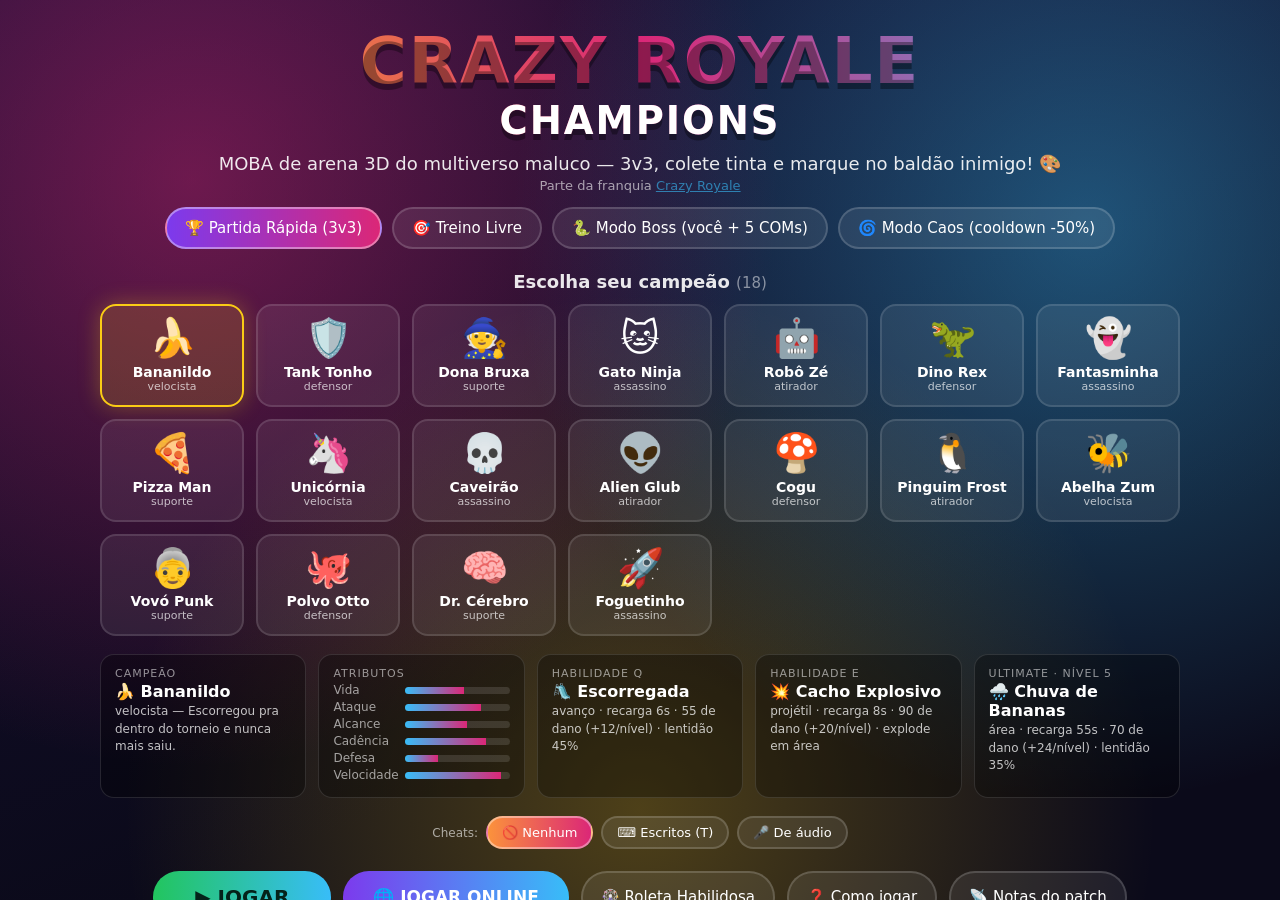
==== index.html @ b77c8d59 "Online: tela de anfitrião saiu, código sorteado de 10 dígitos e conexão mais robusta - Cliente vê "O" ====
<!DOCTYPE html>
<html lang="pt-br">
<head>
  <meta charset="UTF-8" />
  <meta name="viewport" content="width=device-width, initial-scale=1.0, maximum-scale=1.0, user-scalable=no" />
  <title>Crazy Royale Champions 🏆</title>
  <meta name="description" content="MOBA 3D de arena do universo Crazy Royale — marque tinta no baldão inimigo!" />
  <link rel="stylesheet" href="./src/style.css" id="app-style" />
  <link rel="manifest" href="./public/manifest.webmanifest" />
  <link rel="icon" href="./public/icon.svg" />
  <link rel="apple-touch-icon" href="./public/icon.svg" />
  <meta name="theme-color" content="#7c3aed" />
  <meta name="apple-mobile-web-app-capable" content="yes" />
  <meta name="apple-mobile-web-app-title" content="Crazy Royale Champions" />

  <!-- three.js vendorizado: zero build, roda direto no navegador e no GitHub Pages -->
  <script type="importmap">
  {
    "imports": {
      "three": "./vendor/three.module.js"
    }
  }
  </script>
</head>
<body>
  <div id="app">
    <!-- ====================== MENU ====================== -->
    <div id="menu" class="screen">
      <div class="menu-bg"></div>

      <header class="title">
        <h1>CRAZY ROYALE <span>CHAMPIONS</span></h1>
        <p class="subtitle">MOBA de arena 3D do multiverso maluco — 3v3, colete tinta e marque no baldão inimigo! 🎨</p>
        <p class="franchise">Parte da franquia <a href="https://cacaivilela.github.io/crazy-royale/" target="_blank" rel="noopener">Crazy Royale</a></p>
      </header>

      <div class="mode-select" id="mode-select">
        <button class="mode-btn active" data-mode="ranked">🏆 Partida Rápida (3v3)</button>
        <button class="mode-btn" data-mode="treino">🎯 Treino Livre</button>
        <button class="mode-btn" data-mode="boss">🐍 Modo Boss (você + 5 COMs)</button>
        <button class="mode-btn" data-mode="caos">🌀 Modo Caos (cooldown -50%)</button>
      </div>

      <section class="picker">
        <h2>Escolha seu campeão <small id="champ-count"></small></h2>
        <div id="champ-grid" class="grid"></div>
      </section>

      <div class="loadout" id="champ-detail"></div>

      <div class="cheat-select">
        <span>Cheats:</span>
        <button class="cheat-opt active" data-cheat="nenhum">🚫 Nenhum</button>
        <button class="cheat-opt" data-cheat="escrita">⌨️ Escritos (T)</button>
        <button class="cheat-opt" data-cheat="audio">🎤 De áudio</button>
      </div>

      <div class="menu-actions">
        <button id="btn-play" class="play-btn">▶ JOGAR</button>
        <button id="btn-online" class="online-btn">🌐 JOGAR ONLINE</button>
        <button id="btn-roleta" class="ghost-btn">🎡 Roleta Habilidosa</button>
        <button id="btn-help" class="ghost-btn">❓ Como jogar</button>
        <button id="btn-patch" class="ghost-btn">📡 Notas do patch</button>
      </div>

      <footer class="menu-foot">
        <span id="patch-badge" class="patch-badge">patch —</span>
        <span class="live-dot" id="live-dot" title="Live update"></span>
        <span id="live-label">offline</span>
      </footer>
    </div>

    <!-- ====================== JOGO ====================== -->
    <div id="game" class="screen hidden">
      <canvas id="canvas"></canvas>

      <!-- Barra do chefão (modo boss) -->
      <div id="boss-hud" class="hidden">
        <div class="boss-nome"><span>👹</span><b>BALDÃO SUPREMO</b><i id="boss-pct">100%</i></div>
        <div class="boss-barra"><i id="boss-fill"></i></div>
      </div>

      <!-- HUD superior -->
      <div id="hud-top">
        <div class="team-score team-a"><span class="tag">TINTAS</span><strong id="score-a">0</strong></div>
        <div id="match-timer">6:00</div>
        <div class="team-score team-b"><strong id="score-b">0</strong><span class="tag">TINTAS</span></div>
      </div>
      <div id="objective-banner" class="hidden"></div>

      <!-- HUD do jogador -->
      <div id="hud-player">
        <div class="portrait"><span id="p-emoji">🍌</span><b id="p-level">1</b></div>
        <div class="bars">
          <div class="bar hp"><i id="p-hp-fill"></i><span id="p-hp-text">100/100</span></div>
          <div class="bar xp"><i id="p-xp-fill"></i></div>
        </div>
        <div class="carry" id="p-carry" title="Tinta carregada">🎨 <b>0</b></div>
      </div>

      <!-- Habilidades -->
      <div id="hud-skills"></div>

      <!-- Feedback de dano / pausa -->
      <div id="hurt"></div>
      <div id="pause" class="hidden"><b>PAUSADO</b><span>Esc para continuar</span></div>
      <button id="btn-pausa" title="Pausar (Esc)">⏸</button>
      <div id="hint">
        <kbd>WASD</kbd> andar · <kbd>Espaço</kbd> atirar · <kbd>Q</kbd><kbd>E</kbd><kbd>R</kbd> habilidades ·
        <kbd>X</kbd> extra · <kbd>F</kbd> marcar tinta · <kbd>B</kbd> voltar pra base
      </div>

      <!-- Minimapa, feed e status -->
      <canvas id="minimap" width="180" height="180"></canvas>
      <div id="killfeed"></div>
      <div id="toasts"></div>
      <div id="respawn" class="hidden"></div>
      <div id="fps"></div>

      <!-- Controles touch -->
      <div id="touch-layer" class="hidden">
        <div id="joystick"><i></i></div>
        <div id="touch-botoes">
          <button class="tbtn" id="t-recall" title="Voltar pra base">🏠</button>
          <button class="tbtn" id="t-marcar" title="Marcar tinta">🎨</button>
          <button class="tbtn grande" id="t-atacar" title="Atirar">🔫</button>
        </div>
      </div>

      <!-- Caixinha de cheat (modo escrita) -->
      <div id="cheat-box" class="hidden">
        <h4>⌨️ CÓDIGO MALUCO</h4>
        <input id="cheat-input" maxlength="24" placeholder="digite e dê Enter…" />
        <p id="cheat-aviso"></p>
        <ul id="cheat-lista"></ul>
        <small>Esc para fechar</small>
      </div>

      <!-- Fim de partida -->
      <div id="endcard" class="hidden">
        <h2 id="end-title">VITÓRIA!</h2>
        <p id="end-sub"></p>
        <div id="end-stats"></div>
        <button id="btn-again" class="play-btn">▶ JOGAR DE NOVO</button>
        <button id="btn-menu" class="ghost-btn">🏠 Menu</button>
      </div>
    </div>

    <!-- ====================== ROLETA HABILIDOSA ====================== -->
    <div id="roleta" class="screen hidden">
      <div class="menu-bg"></div>
      <div class="roleta-box">
        <h2>🎡 Roleta Habilidosa</h2>
        <p class="roleta-sub">Gire e ganhe uma <b>habilidade extra</b> pro campeão que você está usando.</p>
        <div class="roleta-topo">
          <div id="roleta-campeao"></div>
          <span id="roleta-atual"></span>
        </div>
        <div class="roleta-palco">
          <div class="roleta-seta">▼</div>
          <canvas id="roleta-canvas" width="340" height="340"></canvas>
        </div>
        <div id="roleta-veloc" class="roleta-veloc"><b>—</b> km/h <span>· aperte GIRAR</span></div>
        <button id="btn-girar" class="play-btn">🎲 GIRAR</button>
        <div id="roleta-resultado"></div>
        <div class="lobby-linha">
          <button id="btn-tirar-extra" class="ghost-btn">🚫 tirar a extra</button>
          <button id="btn-roleta-voltar" class="ghost-btn">🏠 voltar</button>
        </div>
      </div>
    </div>

    <!-- ====================== LOBBY ONLINE ====================== -->
    <div id="lobby" class="screen hidden">
      <div class="menu-bg"></div>
      <div class="lobby-box">
        <h2>🌐 Multijogador online</h2>
        <p class="lobby-sub">Até <b>6 jogadores</b> no mesmo time contra <b>6 COMs</b> — e o estádio fica <b>2x maior</b>.</p>

        <div id="lobby-entrada">
          <label>Seu nome
            <input id="lobby-nome" maxlength="14" placeholder="Anônimo" />
          </label>
          <div class="cheat-select" id="lobby-modos">
            <span>Modo:</span>
            <button class="cheat-opt active" data-modo="normal">🏆 Normal — 6 vs 6 COMs</button>
            <button class="cheat-opt" data-modo="boss">🐍 Modo Boss — 12 vs chefão</button>
          </div>
          <p class="lobby-ou">o código da sala é sorteado na hora — é só passar pros amigos 🎲</p>
          <div class="cheat-select" id="lobby-cheats">
            <span>Cheats da sala:</span>
            <button class="cheat-opt active" data-cheat="nenhum">🚫 Nenhum</button>
            <button class="cheat-opt" data-cheat="escrita">⌨️ Escritos</button>
            <button class="cheat-opt" data-cheat="audio">🎤 De áudio</button>
          </div>
          <div class="lobby-linha">
            <button id="btn-criar" class="play-btn">🎪 CRIAR SALA</button>
          </div>
          <div class="lobby-ou">ou entre com o código de um amigo</div>
          <div class="lobby-linha">
            <input id="lobby-codigo" maxlength="10" placeholder="CÓDIGO" class="codigo-input" />
            <button id="btn-entrar" class="ghost-btn">ENTRAR</button>
          </div>
          <label class="lobby-check">
            <input type="checkbox" id="lobby-local" /> sala local (só abas deste navegador — para testar)
          </label>
          <div class="lobby-linha">
            <button id="btn-testar" class="ghost-btn">🔍 testar minha conexão</button>
          </div>
        </div>

        <div id="lobby-sala" class="hidden">
          <div class="codigo-box">
            <span>CÓDIGO DA SALA</span>
            <strong id="lobby-codigo-atual">—</strong>
            <button id="btn-copiar" class="ghost-btn">📋 copiar código</button>
            <button id="btn-copiar-link" class="ghost-btn">🔗 copiar link do convite</button>
            <p class="lobby-link" id="lobby-link"></p>
          </div>
          <h3>Jogadores <small id="lobby-contagem"></small></h3>
          <div id="lobby-jogadores" class="lobby-lista"></div>
          <p class="lobby-dica" id="lobby-dica">Esperando gente entrar…</p>
          <p class="lobby-dica" id="lobby-cheat-info"></p>
          <div class="lobby-linha">
            <button id="btn-comecar" class="play-btn" disabled>▶ COMEÇAR — completar time com COMs</button>
          </div>
          <div class="lobby-linha">
            <button id="btn-trocar-champ" class="ghost-btn">🦸 trocar campeão</button>
            <button id="btn-sair-sala" class="ghost-btn">✖ sair da sala</button>
          </div>
        </div>

        <p id="lobby-status" class="lobby-status"></p>
        <p id="lobby-diag" class="lobby-diag"></p>
        <button id="btn-voltar-menu" class="ghost-btn">🏠 voltar ao menu</button>
      </div>
    </div>

    <!-- ====================== ANFITRIÃO SAIU ====================== -->
    <div id="host-saiu" class="hidden">
      <div class="host-saiu-box">
        <span class="host-saiu-emoji">😢</span>
        <h2>O ANFITRIÃO SAIU DA SALA</h2>
        <p id="host-saiu-motivo">A partida online acabou porque quem criou a sala desconectou.</p>
        <button id="btn-host-saiu-ok" class="play-btn">OK!</button>
      </div>
    </div>

    <!-- ====================== MODAL ====================== -->
    <div id="modal" class="hidden">
      <div class="modal-box">
        <button id="modal-close" class="modal-close">✕</button>
        <div id="modal-body"></div>
      </div>
    </div>
  </div>

  <!-- WebRTC pronto pra uso: broker público, sem servidor próprio -->
  <script src="./vendor/peerjs.min.js"></script>
  <script type="module" src="./src/main.js"></script>
</body>
</html>
---- src/style.css ----
/* ============================================================
   CRAZY ROYALE CHAMPIONS — estilo do multiverso maluco
   ============================================================ */
:root{
  --roxo:#7c3aed; --rosa:#db2777; --azul:#38bdf8; --verde:#22c55e;
  --amarelo:#facc15; --laranja:#fb923c; --escuro:#0b0a1a; --escuro2:#161334;
  --time-a:#38bdf8; --time-b:#f43f5e;
  --fonte:'Baloo 2','Trebuchet MS','Comic Sans MS',system-ui,sans-serif;
}
*{box-sizing:border-box;margin:0;padding:0}
html,body{height:100%;background:var(--escuro);color:#fff;font-family:var(--fonte);overflow:hidden}
body{-webkit-tap-highlight-color:transparent;user-select:none}
#app{position:fixed;inset:0}
.hidden{display:none !important}
.screen{position:absolute;inset:0}

/* ---------------- MENU ---------------- */
#menu{overflow-y:auto;padding:24px 16px 40px;text-align:center}
.menu-bg{position:fixed;inset:0;z-index:-1;
  background:
    radial-gradient(circle at 15% 20%, rgba(219,39,119,.45), transparent 45%),
    radial-gradient(circle at 85% 25%, rgba(56,189,248,.4), transparent 45%),
    radial-gradient(circle at 50% 90%, rgba(250,204,21,.28), transparent 50%),
    linear-gradient(160deg,#160f33,#0b0a1a 70%);
  animation:bg-pulse 12s ease-in-out infinite alternate}
@keyframes bg-pulse{to{filter:hue-rotate(35deg)}}
.title h1{font-size:clamp(28px,7vw,64px);letter-spacing:2px;
  text-shadow:0 6px 0 rgba(0,0,0,.35);
  background:linear-gradient(90deg,var(--amarelo),var(--rosa),var(--azul));
  -webkit-background-clip:text;background-clip:text;color:transparent}
.title h1 span{display:block;font-size:.6em;color:#fff;-webkit-text-fill-color:#fff}
.subtitle{opacity:.9;margin:10px 0 4px;font-size:clamp(13px,2.4vw,18px)}
.franchise{opacity:.6;font-size:13px;margin-bottom:14px}
.franchise a{color:var(--azul)}

.mode-select{display:flex;gap:10px;justify-content:center;flex-wrap:wrap;margin:12px 0 22px}
.mode-btn,.ghost-btn{background:rgba(255,255,255,.08);border:2px solid rgba(255,255,255,.16);
  color:#fff;padding:10px 18px;border-radius:999px;font:inherit;font-size:15px;cursor:pointer;
  transition:transform .12s, background .12s, border-color .12s}
.mode-btn:hover,.ghost-btn:hover{transform:translateY(-2px);background:rgba(255,255,255,.16)}
.mode-btn.active{background:linear-gradient(90deg,var(--roxo),var(--rosa));border-color:#fff6}

.picker{max-width:1080px;margin:0 auto}
.picker h2{font-size:18px;margin-bottom:12px;opacity:.9}
.picker h2 small{opacity:.55;font-weight:400}
.grid{display:grid;grid-template-columns:repeat(auto-fill,minmax(132px,1fr));gap:12px}
.card{position:relative;background:rgba(255,255,255,.07);border:2px solid rgba(255,255,255,.12);
  border-radius:16px;padding:12px 8px;cursor:pointer;transition:transform .12s,border-color .12s}
.card:hover{transform:translateY(-4px) scale(1.03)}
.card.sel{border-color:var(--amarelo);background:rgba(250,204,21,.16);box-shadow:0 0 22px rgba(250,204,21,.3)}
.card .emoji{font-size:38px;display:block;line-height:1.1}
.card .nome{display:block;font-weight:700;font-size:14px;margin-top:4px}
.card .role{display:block;font-size:11px;opacity:.7}

.loadout{max-width:1080px;margin:18px auto;display:grid;
  grid-template-columns:repeat(auto-fit,minmax(190px,1fr));gap:12px;text-align:left}
.loadout-card{background:rgba(0,0,0,.32);border:1px solid rgba(255,255,255,.12);
  border-radius:14px;padding:12px 14px}
.loadout-card .label{font-size:11px;letter-spacing:1px;opacity:.55;display:block}
.loadout-card strong{display:block;font-size:16px;margin:2px 0}
.loadout-card em{font-style:normal;font-size:12px;opacity:.75;line-height:1.45;display:block}
.statline{display:flex;align-items:center;gap:8px;font-size:12px;margin:3px 0}
.statline b{width:64px;opacity:.6;font-weight:400}
.statline i{flex:1;height:7px;border-radius:99px;background:rgba(255,255,255,.12);overflow:hidden}
.statline i s{display:block;height:100%;background:linear-gradient(90deg,var(--azul),var(--rosa))}

.menu-actions{margin:22px 0 10px;display:flex;gap:12px;justify-content:center;flex-wrap:wrap}
.play-btn{background:linear-gradient(90deg,var(--verde),var(--azul));border:none;color:#04231a;
  font:inherit;font-weight:800;font-size:20px;padding:14px 42px;border-radius:999px;cursor:pointer;
  box-shadow:0 8px 0 rgba(0,0,0,.35);transition:transform .1s}
.play-btn:active{transform:translateY(4px);box-shadow:0 4px 0 rgba(0,0,0,.35)}
.menu-foot{margin-top:18px;display:flex;gap:8px;align-items:center;justify-content:center;font-size:12px;opacity:.7}
.patch-badge{background:rgba(255,255,255,.1);padding:3px 10px;border-radius:999px}
.live-dot{width:9px;height:9px;border-radius:50%;background:#666;display:inline-block}
.live-dot.on{background:var(--verde);box-shadow:0 0 10px var(--verde);animation:blink 1.6s infinite}
@keyframes blink{50%{opacity:.35}}

/* ---------------- JOGO ---------------- */
#game{background:#05040f}
#canvas{position:absolute;inset:0;width:100%;height:100%;display:block}

#hud-top{position:absolute;top:10px;left:50%;transform:translateX(-50%);
  display:flex;align-items:center;gap:14px;background:rgba(5,4,15,.6);
  padding:6px 16px;border-radius:999px;border:1px solid rgba(255,255,255,.14)}
.team-score{display:flex;align-items:center;gap:6px;font-size:22px;font-weight:800}
.team-score .tag{font-size:10px;letter-spacing:1px;opacity:.6;font-weight:400}
.team-a strong{color:var(--time-a)} .team-b strong{color:var(--time-b)}
#match-timer{font-size:20px;font-variant-numeric:tabular-nums;padding:0 10px;
  border-left:1px solid #fff2;border-right:1px solid #fff2}
#match-timer.urgente{color:var(--amarelo);animation:blink 1s infinite}

#objective-banner{position:absolute;top:64px;left:50%;transform:translateX(-50%);
  background:linear-gradient(90deg,var(--roxo),var(--rosa));padding:8px 22px;border-radius:12px;
  font-weight:800;letter-spacing:1px;box-shadow:0 6px 20px rgba(0,0,0,.5);animation:pop .35s}
@keyframes pop{from{transform:translateX(-50%) scale(.7);opacity:0}}

#hud-player{position:absolute;left:16px;bottom:16px;display:flex;align-items:center;gap:10px;
  background:rgba(5,4,15,.6);padding:8px 14px 8px 8px;border-radius:16px;border:1px solid #fff2}
.portrait{position:relative;width:54px;height:54px;border-radius:14px;background:rgba(255,255,255,.1);
  display:grid;place-items:center;font-size:30px}
.portrait b{position:absolute;right:-6px;bottom:-6px;background:var(--amarelo);color:#231a00;
  font-size:12px;width:22px;height:22px;border-radius:50%;display:grid;place-items:center}
.bars{width:190px;display:flex;flex-direction:column;gap:5px}
.bar{position:relative;height:16px;border-radius:8px;background:rgba(255,255,255,.12);overflow:hidden}
.bar i{position:absolute;inset:0;width:100%;transform-origin:left;transition:transform .15s}
.bar.hp i{background:linear-gradient(90deg,#22c55e,#a3e635)}
.bar.xp{height:7px} .bar.xp i{background:linear-gradient(90deg,var(--azul),var(--roxo))}
.bar span{position:relative;font-size:11px;line-height:16px;padding-left:8px;text-shadow:0 1px 2px #000}
.carry{background:rgba(250,204,21,.16);border:1px solid rgba(250,204,21,.5);padding:6px 12px;
  border-radius:12px;font-size:14px}
.carry b{font-size:18px}

#hud-skills{position:absolute;right:16px;bottom:16px;display:flex;gap:10px}
.skill{position:relative;width:64px;height:64px;border-radius:16px;background:rgba(5,4,15,.65);
  border:2px solid rgba(255,255,255,.2);display:grid;place-items:center;font-size:26px;cursor:pointer}
.skill .key{position:absolute;top:-8px;left:-8px;background:#fff;color:#111;font-size:11px;font-weight:800;
  width:20px;height:20px;border-radius:6px;display:grid;place-items:center}
.skill .cd{position:absolute;inset:0;background:rgba(0,0,0,.72);border-radius:14px;
  display:grid;place-items:center;font-size:18px;font-weight:800;transition:opacity .1s}
.skill.ready{border-color:var(--amarelo);box-shadow:0 0 14px rgba(250,204,21,.35)}
.skill.ult{width:74px;height:74px;font-size:32px;border-color:var(--rosa)}
.skill.locked{opacity:.45;filter:grayscale(1)}

#minimap{position:absolute;top:12px;right:12px;border-radius:14px;
  background:rgba(5,4,15,.65);border:1px solid #fff2}
#killfeed{position:absolute;top:200px;right:12px;width:220px;display:flex;flex-direction:column;
  gap:5px;align-items:flex-end;pointer-events:none}
.feed-item{background:rgba(5,4,15,.7);border:1px solid #fff2;padding:4px 10px;border-radius:10px;
  font-size:12px;animation:pop .25s}
#toasts{position:absolute;top:50%;left:50%;transform:translate(-50%,-50%);display:flex;
  flex-direction:column;gap:8px;align-items:center;pointer-events:none}
.toast{background:rgba(5,4,15,.85);border:2px solid var(--amarelo);padding:10px 22px;border-radius:14px;
  font-weight:700;animation:pop .3s;box-shadow:0 8px 24px rgba(0,0,0,.5)}
.toast.live{border-color:var(--verde)}
#respawn{position:absolute;inset:0;display:grid;place-items:center;background:rgba(120,0,30,.28);
  font-size:34px;font-weight:800;text-shadow:0 4px 12px #000}
#fps{position:absolute;top:8px;left:12px;font-size:11px;opacity:.5;font-variant-numeric:tabular-nums}

#endcard{position:absolute;inset:0;display:grid;place-content:center;justify-items:center;gap:12px;
  background:rgba(5,4,15,.88);text-align:center;padding:20px}
#endcard h2{font-size:52px;background:linear-gradient(90deg,var(--amarelo),var(--rosa));
  -webkit-background-clip:text;background-clip:text;color:transparent}
#end-stats{display:grid;grid-template-columns:repeat(auto-fit,minmax(150px,1fr));gap:10px;
  max-width:640px;width:100%}
.end-stat{background:rgba(255,255,255,.08);border-radius:12px;padding:10px}
.end-stat b{display:block;font-size:22px}
.end-stat span{font-size:11px;opacity:.6}

/* ---------------- TOUCH ---------------- */
#touch-layer{position:absolute;inset:0;pointer-events:none}
#joystick{position:absolute;left:24px;bottom:110px;width:120px;height:120px;border-radius:50%;
  background:rgba(255,255,255,.08);border:2px solid #fff3;pointer-events:auto}
#joystick i{position:absolute;left:50%;top:50%;width:52px;height:52px;margin:-26px 0 0 -26px;
  border-radius:50%;background:rgba(255,255,255,.35)}

/* ---------------- MODAL ---------------- */
#modal{position:absolute;inset:0;background:rgba(5,4,15,.8);display:grid;place-items:center;z-index:50;padding:16px}
.modal-box{position:relative;max-width:620px;width:100%;max-height:80vh;overflow-y:auto;
  background:var(--escuro2);border:2px solid #fff2;border-radius:18px;padding:26px}
.modal-close{position:absolute;top:10px;right:12px;background:none;border:none;color:#fff;font-size:20px;cursor:pointer}
.modal-box h3{margin-bottom:10px} .modal-box ul{margin:8px 0 14px 20px;line-height:1.7}
.modal-box kbd{background:#fff;color:#111;border-radius:5px;padding:1px 7px;font-size:12px;font-weight:700}

@media (max-width:720px){
  #hud-player .bars{width:120px}
  .skill{width:54px;height:54px;font-size:22px}
  .skill.ult{width:62px;height:62px}
  #minimap{width:120px;height:120px}
  #killfeed{top:150px}
}

/* ---------------- feedback / pausa / dicas ---------------- */
#hurt{position:absolute;inset:0;pointer-events:none;opacity:0;transition:opacity .18s;
  box-shadow:inset 0 0 140px 40px rgba(244,63,94,.75);
  background:radial-gradient(circle at 50% 50%, transparent 55%, rgba(244,63,94,.28))}
#hurt.on{opacity:1;transition:opacity .05s}

#pause{position:absolute;inset:0;display:grid;place-content:center;justify-items:center;gap:8px;
  background:rgba(5,4,15,.72);z-index:20}
#pause b{font-size:54px;letter-spacing:4px}
#pause span{opacity:.7}

#btn-pausa{position:absolute;top:10px;left:52px;background:rgba(5,4,15,.6);border:1px solid #fff2;
  color:#fff;font-size:16px;width:34px;height:34px;border-radius:10px;cursor:pointer}
#btn-pausa:hover{background:rgba(255,255,255,.15)}

#hint{position:absolute;bottom:6px;left:50%;transform:translateX(-50%);font-size:12px;opacity:.45;
  white-space:nowrap;pointer-events:none}
#hint kbd{background:#fff;color:#111;border-radius:4px;padding:0 5px;font-size:11px;font-weight:700}

/* botões de toque */
#touch-botoes{position:absolute;right:14px;bottom:100px;display:flex;gap:10px;align-items:flex-end;pointer-events:auto}
.tbtn{width:58px;height:58px;border-radius:50%;font-size:24px;background:rgba(5,4,15,.65);
  border:2px solid rgba(255,255,255,.25);color:#fff;cursor:pointer}
.tbtn.grande{width:78px;height:78px;font-size:32px;border-color:var(--amarelo)}
.tbtn:active{background:rgba(250,204,21,.35)}
@media (max-width:720px){ #hint{display:none} }

/* ---------------- lobby online ---------------- */
.online-btn{background:linear-gradient(90deg,var(--roxo),var(--azul));border:none;color:#fff;
  font:inherit;font-weight:800;font-size:17px;padding:13px 30px;border-radius:999px;cursor:pointer;
  box-shadow:0 8px 0 rgba(0,0,0,.35)}
.online-btn:active{transform:translateY(4px);box-shadow:0 4px 0 rgba(0,0,0,.35)}

#lobby{overflow-y:auto;display:grid;place-items:center;padding:24px 16px}
.lobby-box{position:relative;max-width:560px;width:100%;background:rgba(11,10,26,.86);
  border:2px solid rgba(255,255,255,.14);border-radius:22px;padding:26px;text-align:center}
.lobby-box h2{font-size:26px;margin-bottom:6px}
.lobby-sub{opacity:.75;font-size:14px;margin-bottom:18px}
.lobby-linha{display:flex;gap:10px;justify-content:center;align-items:center;margin:12px 0;flex-wrap:wrap}
.lobby-ou{opacity:.5;font-size:13px;margin:14px 0 6px}
#lobby label{display:block;font-size:12px;opacity:.7;text-align:left;margin:0 auto;max-width:320px}
#lobby input[type=text],#lobby input:not([type]){width:100%}
#lobby input{margin-top:4px;background:rgba(255,255,255,.1);border:2px solid rgba(255,255,255,.18);
  border-radius:12px;color:#fff;font:inherit;font-size:16px;padding:10px 14px}
.codigo-input{text-transform:uppercase;letter-spacing:4px;text-align:center;font-weight:800;width:170px}
.lobby-check{display:flex !important;gap:8px;align-items:center;justify-content:center;margin-top:14px !important;
  max-width:none !important;font-size:12px}
.lobby-check input{width:auto;margin:0}

.codigo-box{background:rgba(124,58,237,.22);border:2px dashed rgba(255,255,255,.3);border-radius:16px;
  padding:12px;margin-bottom:16px}
.codigo-box span{display:block;font-size:11px;letter-spacing:2px;opacity:.6}
.codigo-box strong{display:block;font-size:clamp(20px,6vw,34px);letter-spacing:4px;margin:2px 0 8px;
  word-break:break-all}
.lobby-lista{display:grid;gap:8px;margin:10px 0}
.lobby-jog{display:flex;align-items:center;gap:10px;background:rgba(255,255,255,.07);
  border:1px solid rgba(255,255,255,.12);border-radius:12px;padding:8px 12px;text-align:left}
.lobby-jog .emoji{font-size:24px}
.lobby-jog b{flex:1}
.lobby-jog .tagzin{font-size:10px;letter-spacing:1px;opacity:.6}
.lobby-jog.com{opacity:.55;border-style:dashed}
.lobby-dica{font-size:13px;opacity:.7;margin:8px 0}
.lobby-status{min-height:20px;font-size:13px;color:var(--amarelo);margin-top:10px}
.play-btn:disabled{filter:grayscale(.8);opacity:.5;cursor:not-allowed}

/* ---------------- cheats ---------------- */
.cheat-select{display:flex;gap:8px;align-items:center;justify-content:center;flex-wrap:wrap;margin:14px 0}
.cheat-select span{font-size:12px;opacity:.6}
.cheat-opt{background:rgba(255,255,255,.08);border:2px solid rgba(255,255,255,.16);color:#fff;
  font:inherit;font-size:13px;padding:7px 14px;border-radius:999px;cursor:pointer}
.cheat-opt.active{background:linear-gradient(90deg,var(--laranja),var(--rosa));border-color:#fff6}

#cheat-box{position:absolute;left:50%;top:22%;transform:translateX(-50%);z-index:30;width:min(420px,92vw);
  background:rgba(11,10,26,.95);border:2px solid var(--laranja);border-radius:16px;padding:16px;text-align:center}
#cheat-box h4{font-size:16px;letter-spacing:2px;margin-bottom:8px}
#cheat-input{width:100%;background:rgba(255,255,255,.1);border:2px solid rgba(255,255,255,.25);
  border-radius:10px;color:#fff;font:inherit;font-size:17px;padding:9px 12px;text-align:center}
#cheat-aviso{color:var(--amarelo);font-size:13px;min-height:18px;margin:6px 0}
#cheat-lista{list-style:none;text-align:left;font-size:12px;opacity:.8;line-height:1.6;
  max-height:190px;overflow-y:auto;margin:6px 0}
#cheat-box small{opacity:.5;font-size:11px}

/* ---------------- modo boss ---------------- */
#boss-hud{position:absolute;top:56px;left:50%;transform:translateX(-50%);width:min(620px,86vw);
  background:rgba(5,4,15,.72);border:2px solid rgba(244,63,94,.6);border-radius:14px;padding:8px 14px}
.boss-nome{display:flex;align-items:center;gap:8px;font-size:13px;letter-spacing:2px;margin-bottom:5px}
.boss-nome span{font-size:20px}
.boss-nome b{flex:1}
.boss-nome i{font-style:normal;font-variant-numeric:tabular-nums;opacity:.85}
.boss-barra{height:16px;border-radius:8px;background:rgba(255,255,255,.12);overflow:hidden}
.boss-barra i{display:block;height:100%;width:100%;transform-origin:left;transition:transform .2s;
  background:linear-gradient(90deg,#f43f5e,#fb923c,#facc15)}
#boss-hud.furia{animation:blink 1.1s infinite;border-color:#facc15}

/* ---------------- roleta habilidosa ---------------- */
#roleta{overflow-y:auto;display:grid;place-items:center;padding:20px 16px}
.roleta-box{position:relative;max-width:520px;width:100%;text-align:center;
  background:rgba(11,10,26,.86);border:2px solid rgba(255,255,255,.14);border-radius:22px;padding:22px}
.roleta-box h2{font-size:26px}
.roleta-sub{opacity:.75;font-size:14px;margin:4px 0 12px}
.roleta-topo{display:flex;align-items:center;justify-content:center;gap:12px;flex-wrap:wrap;
  background:rgba(255,255,255,.06);border-radius:14px;padding:8px 12px;margin-bottom:12px}
#roleta-campeao{display:flex;align-items:center;gap:8px;font-size:16px}
#roleta-campeao .emoji{font-size:26px}
#roleta-atual{font-size:12px;opacity:.7}
.roleta-palco{position:relative;display:inline-block;margin:6px 0 12px}
.roleta-seta{position:absolute;top:-16px;left:50%;transform:translateX(-50%);font-size:26px;
  color:var(--amarelo);text-shadow:0 2px 6px #000;z-index:2}
#roleta-canvas{max-width:88vw;height:auto;filter:drop-shadow(0 10px 24px rgba(0,0,0,.55))}
#roleta-resultado{margin:14px 0}
.roleta-vazio{opacity:.6;font-size:14px}
.roleta-card{display:inline-grid;gap:3px;justify-items:center;border:2px solid #fff3;border-radius:16px;
  padding:12px 20px;background:rgba(255,255,255,.06);animation:pop .35s}
.roleta-icone{font-size:40px}
.roleta-card b{font-size:19px}
.roleta-rar{font-size:11px;letter-spacing:2px;font-weight:800}
.roleta-card em{font-style:normal;font-size:13px;opacity:.8;max-width:320px}
.roleta-card small{opacity:.6;font-size:11px;margin-top:4px}
.extra-tag{display:inline-flex;align-items:center;gap:4px;background:rgba(250,204,21,.18);
  border:1px solid rgba(250,204,21,.5);border-radius:999px;padding:2px 10px;font-size:12px;margin-top:4px}

.roleta-veloc{font-variant-numeric:tabular-nums;margin:2px 0 12px;font-size:15px}
.roleta-veloc b{font-size:26px;color:var(--amarelo);text-shadow:0 0 14px rgba(250,204,21,.5)}
.roleta-veloc span{opacity:.6;font-size:12px}

.lobby-link{font-size:11px;opacity:.6;word-break:break-all;margin-top:6px}
.lobby-diag{font-size:12px;opacity:.55;min-height:16px}

/* ---------------- anfitrião saiu ---------------- */
#host-saiu{position:absolute;inset:0;z-index:60;display:grid;place-items:center;padding:20px;
  background:rgba(5,4,15,.92);backdrop-filter:blur(3px)}
.host-saiu-box{max-width:460px;width:100%;text-align:center;display:grid;gap:12px;justify-items:center;
  background:rgba(22,19,52,.95);border:2px solid var(--rosa);border-radius:22px;padding:30px 24px;
  box-shadow:0 20px 60px rgba(0,0,0,.6);animation:pop .35s}
.host-saiu-emoji{font-size:60px;line-height:1}
.host-saiu-box h2{font-size:24px;letter-spacing:1px;
  background:linear-gradient(90deg,var(--amarelo),var(--rosa));-webkit-background-clip:text;
  background-clip:text;color:transparent}
.host-saiu-box p{opacity:.8;font-size:14px}
.host-saiu-box .play-btn{font-size:22px;padding:12px 52px}
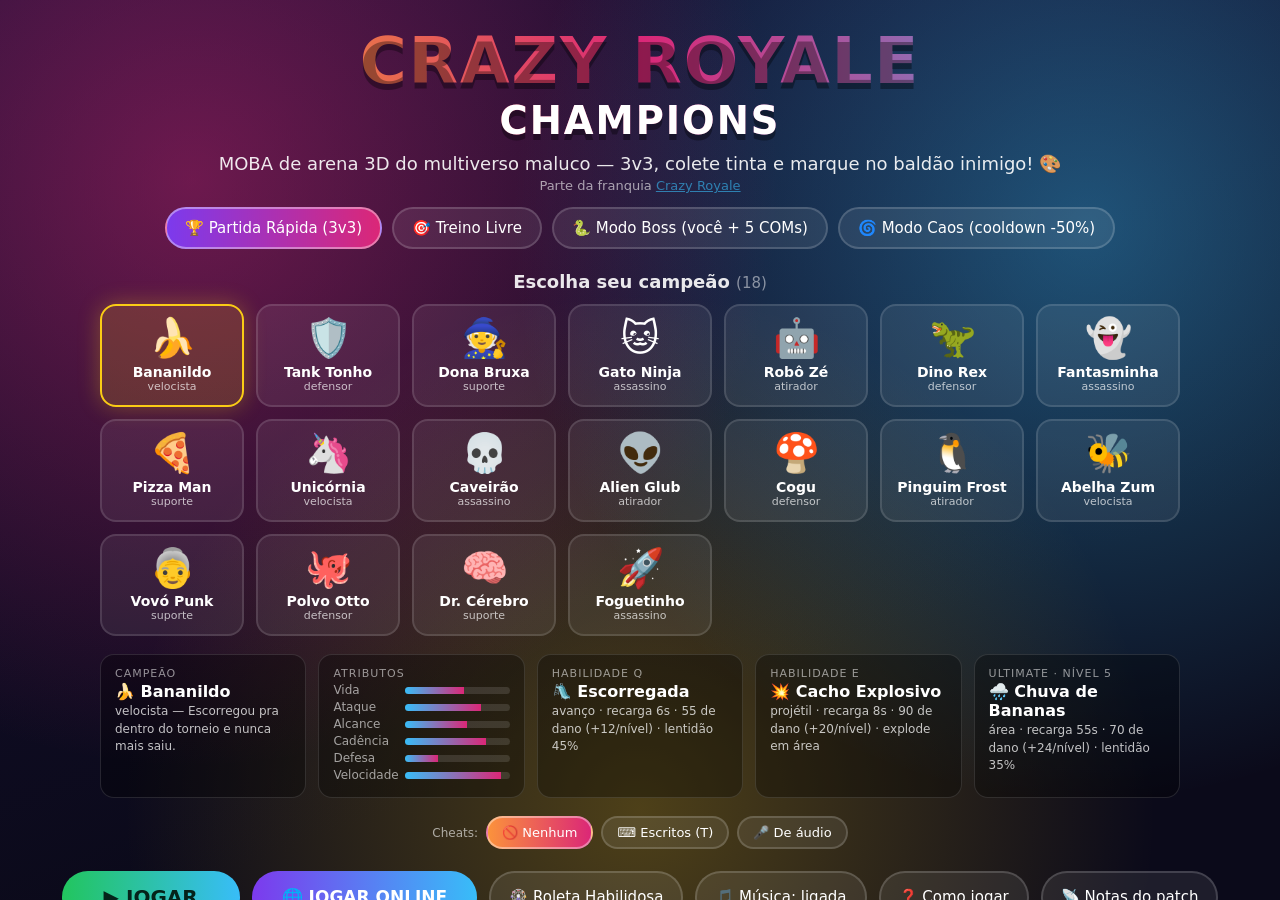
==== commit 984209e3: "Adiciona trilha sonora procedural Sequenciador chiptune em WebAudio (sem nenhum arquivo de áudio) co" ====
--- a/index.html
+++ b/index.html
@@ -59,6 +59,7 @@
         <button id="btn-play" class="play-btn">▶ JOGAR</button>
         <button id="btn-online" class="online-btn">🌐 JOGAR ONLINE</button>
         <button id="btn-roleta" class="ghost-btn">🎡 Roleta Habilidosa</button>
+        <button id="btn-musica" class="ghost-btn">🎵 Música: ligada</button>
         <button id="btn-help" class="ghost-btn">❓ Como jogar</button>
         <button id="btn-patch" class="ghost-btn">📡 Notas do patch</button>
       </div>
@@ -83,7 +84,7 @@
       <!-- HUD superior -->
       <div id="hud-top">
         <div class="team-score team-a"><span class="tag">TINTAS</span><strong id="score-a">0</strong></div>
-        <div id="match-timer">6:00</div>
+        <div id="match-timer">99:99</div>
         <div class="team-score team-b"><strong id="score-b">0</strong><span class="tag">TINTAS</span></div>
       </div>
       <div id="objective-banner" class="hidden"></div>
@@ -105,6 +106,7 @@
       <div id="hurt"></div>
       <div id="pause" class="hidden"><b>PAUSADO</b><span>Esc para continuar</span></div>
       <button id="btn-pausa" title="Pausar (Esc)">⏸</button>
+      <button id="btn-musica-jogo" title="Música (M)">🎵</button>
       <div id="hint">
         <kbd>WASD</kbd> andar · <kbd>Espaço</kbd> atirar · <kbd>Q</kbd><kbd>E</kbd><kbd>R</kbd> habilidades ·
         <kbd>X</kbd> extra · <kbd>F</kbd> marcar tinta · <kbd>B</kbd> voltar pra base
--- a/src/style.css
+++ b/src/style.css
@@ -309,3 +309,8 @@
   background-clip:text;color:transparent}
 .host-saiu-box p{opacity:.8;font-size:14px}
 .host-saiu-box .play-btn{font-size:22px;padding:12px 52px}
+
+#btn-musica-jogo{position:absolute;top:10px;left:94px;background:rgba(5,4,15,.6);border:1px solid #fff2;
+  color:#fff;font-size:15px;width:34px;height:34px;border-radius:10px;cursor:pointer}
+#btn-musica-jogo:hover{background:rgba(255,255,255,.15)}
+#btn-musica-jogo.mudo{opacity:.45;filter:grayscale(1)}
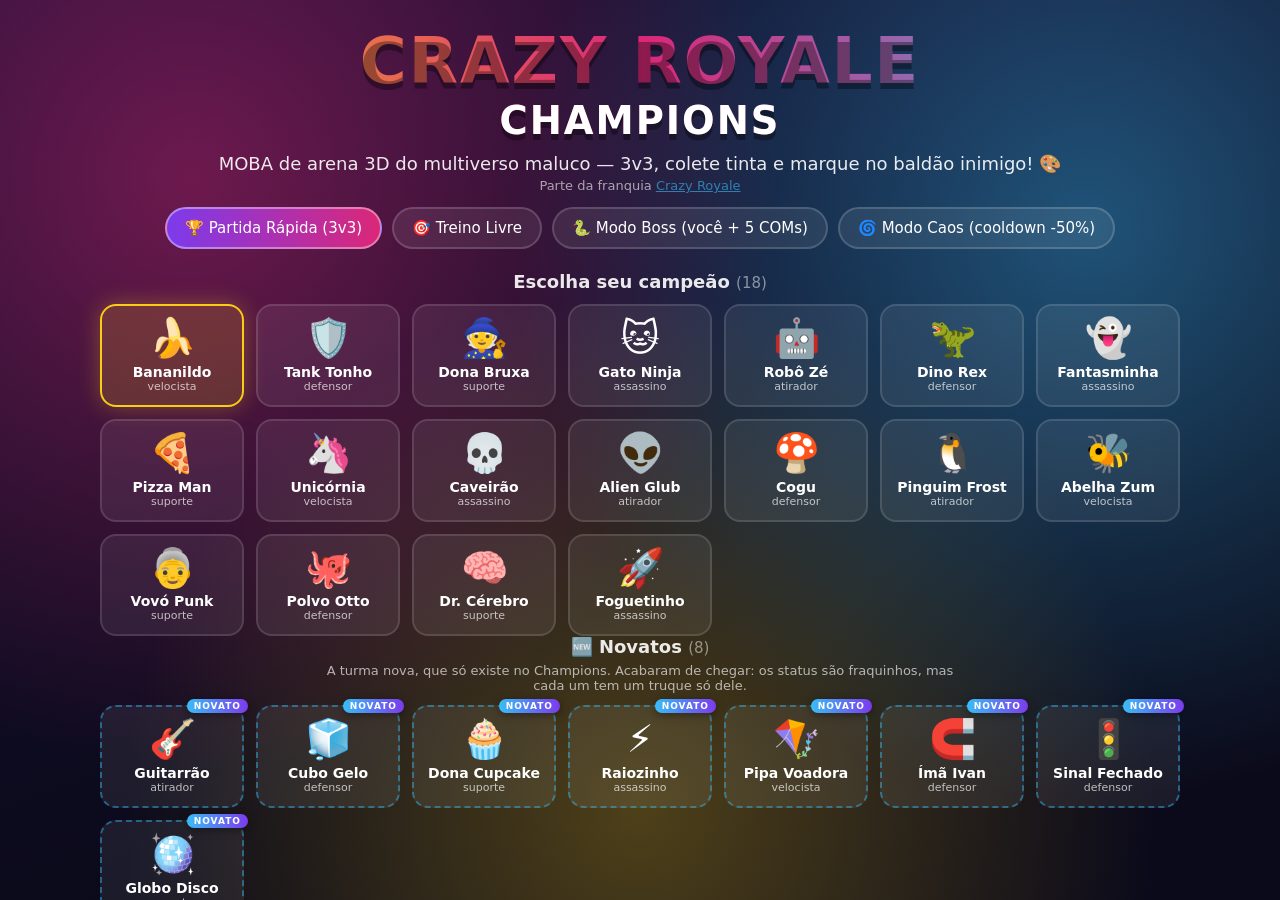
==== commit 5ef7481e: "Torna o Champions instalável como app (PWA) O sw.js existia mas ficava em public/ e nunca era regist" ====
--- a/index.html
+++ b/index.html
@@ -46,6 +46,13 @@
         <div id="champ-grid" class="grid"></div>
       </section>
 
+      <section class="picker">
+        <h2>🆕 Novatos <small id="novato-count"></small></h2>
+        <p class="novato-aviso">A turma nova, que só existe no Champions. Acabaram de chegar: os status
+          são fraquinhos, mas cada um tem um truque só dele.</p>
+        <div id="novato-grid" class="grid"></div>
+      </section>
+
       <div class="loadout" id="champ-detail"></div>
 
       <div class="cheat-select">
@@ -62,6 +69,7 @@
         <button id="btn-musica" class="ghost-btn">🎵 Música: ligada</button>
         <button id="btn-help" class="ghost-btn">❓ Como jogar</button>
         <button id="btn-patch" class="ghost-btn">📡 Notas do patch</button>
+        <button id="install-app" class="ghost-btn">📲 Instalar app</button>
       </div>
 
       <footer class="menu-foot">
@@ -260,5 +268,182 @@
   <!-- WebRTC pronto pra uso: broker público, sem servidor próprio -->
   <script src="./vendor/peerjs.min.js"></script>
   <script type="module" src="./src/main.js"></script>
+
+  <script>
+    // Service worker: faz o jogo funcionar offline e é o que permite instalar como app.
+    if ('serviceWorker' in navigator) {
+      window.addEventListener('load', function () {
+        navigator.serviceWorker.register('./sw.js', { scope: './' }).catch(function () {});
+      });
+    }
+
+    // Botão "Instalar app" do menu.
+    (function () {
+      var deferredPrompt = null;
+      var installBtn = document.getElementById('install-app');
+      var jaInstalado = window.matchMedia('(display-mode: standalone)').matches
+        || window.matchMedia('(display-mode: fullscreen)').matches
+        || window.navigator.standalone === true;
+      if (jaInstalado && installBtn) installBtn.hidden = true;
+
+      window.addEventListener('beforeinstallprompt', function (e) {
+        e.preventDefault();
+        deferredPrompt = e;
+      });
+
+      function aviso(msg) {
+        var t = document.getElementById('install-toast');
+        if (!t) {
+          t = document.createElement('div');
+          t.id = 'install-toast';
+          t.style.cssText = 'position:fixed;left:50%;bottom:24px;transform:translateX(-50%);'
+            + 'max-width:90%;background:#111827;color:#fff;padding:12px 18px;border-radius:12px;'
+            + 'font:14px system-ui,sans-serif;z-index:99999;box-shadow:0 8px 24px rgba(0,0,0,.4);'
+            + 'text-align:center;transition:opacity .3s';
+          document.body.appendChild(t);
+        }
+        t.textContent = msg;
+        t.style.opacity = '1';
+        clearTimeout(t._timer);
+        t._timer = setTimeout(function () { t.style.opacity = '0'; }, 6000);
+      }
+
+      if (installBtn) {
+        installBtn.addEventListener('click', async function () {
+          if (deferredPrompt) {
+            deferredPrompt.prompt();
+            try { await deferredPrompt.userChoice; } catch (err) {}
+            deferredPrompt = null;
+            return;
+          }
+          // Sem prompt automático: explica como instalar na mão.
+          var ua = navigator.userAgent || '';
+          if (/iPhone|iPad|iPod/.test(ua)) {
+            aviso('No iPhone/iPad: toque em Compartilhar ⬆️ e depois em "Adicionar à Tela de Início".');
+          } else if (jaInstalado) {
+            aviso('O app já está instalado! 🎉 Abra pelo ícone na sua tela.');
+          } else {
+            aviso('Para instalar: no computador clique no ícone de instalar na barra de endereço; no Android, menu ⋮ → "Instalar aplicativo".');
+          }
+        });
+      }
+
+      window.addEventListener('appinstalled', function () {
+        deferredPrompt = null;
+        if (installBtn) installBtn.hidden = true;
+        aviso('Crazy Royale Champions instalado! 🎉');
+      });
+    })();
+  </script>
+
+  <!-- Convite de instalar: aparece quando o jogo é aberto pelo botão "📲 Instalar app"
+       do site (cacaivilela.github.io), que abre o endereço com ?instalar=1 -->
+  <script>
+  (function () {
+    if (!/[?&]instalar=1/.test(location.search)) return;
+
+    var NOME = 'o Crazy Royale Champions';
+    var caixa = null;
+    var promptEvt = null;
+    var instalado = window.matchMedia('(display-mode: standalone)').matches
+      || window.matchMedia('(display-mode: fullscreen)').matches
+      || window.navigator.standalone === true;
+
+    function limparEndereco() {
+      try {
+        var u = new URL(location.href);
+        u.searchParams.delete('instalar');
+        history.replaceState(null, '', u.pathname + u.search + u.hash);
+      } catch (e) {}
+    }
+
+    function fechar() {
+      if (caixa) { caixa.remove(); caixa = null; }
+      limparEndereco();
+    }
+
+    function mostrar(texto) {
+      if (caixa) return atualizar(texto);
+      caixa = document.createElement('div');
+      caixa.style.cssText = 'position:fixed;inset:0;z-index:2147483647;display:flex;'
+        + 'align-items:center;justify-content:center;padding:20px;'
+        + 'background:rgba(6,4,18,.72);backdrop-filter:blur(3px);'
+        + 'font:16px/1.5 system-ui,-apple-system,Segoe UI,sans-serif';
+      caixa.innerHTML = '<div style="max-width:420px;width:100%;background:#151228;color:#fff;'
+        + 'border:2px solid rgba(255,255,255,.14);border-radius:18px;padding:24px;text-align:center;'
+        + 'box-shadow:0 20px 60px rgba(0,0,0,.5)">'
+        + '<div style="font-size:44px;line-height:1">📲</div>'
+        + '<h2 style="margin:10px 0 6px;font-size:22px">Instalar ' + NOME + '?</h2>'
+        + '<p id="crc-inst-msg" style="margin:0 0 18px;color:#c9c4e8;font-size:15px">'
+        + 'Fica com ícone na sua tela, abre em janela própria e dá pra jogar até sem internet.</p>'
+        + '<button id="crc-inst-sim" style="width:100%;cursor:pointer;font:inherit;font-weight:700;'
+        + 'font-size:17px;padding:14px;border:0;border-radius:12px;background:#16a34a;color:#fff">'
+        + '📲 INSTALAR</button>'
+        + '<button id="crc-inst-nao" style="width:100%;margin-top:10px;cursor:pointer;font:inherit;'
+        + 'padding:10px;border:0;border-radius:12px;background:transparent;color:#a5a0c8">'
+        + 'agora não, quero jogar</button>'
+        + '</div>';
+      document.body.appendChild(caixa);
+      caixa.querySelector('#crc-inst-nao').addEventListener('click', fechar);
+      caixa.addEventListener('click', function (e) { if (e.target === caixa) fechar(); });
+      caixa.querySelector('#crc-inst-sim').addEventListener('click', async function () {
+        if (promptEvt) {
+          promptEvt.prompt();
+          var escolha = null;
+          try { escolha = await promptEvt.userChoice; } catch (e) {}
+          promptEvt = null;
+          if (!escolha || escolha.outcome !== 'accepted') return fechar();
+          return;
+        }
+        atualizar(comoInstalarNaMao());
+      });
+      if (texto) atualizar(texto);
+    }
+
+    function atualizar(texto) {
+      if (!caixa || !texto) return;
+      var msg = caixa.querySelector('#crc-inst-msg');
+      if (msg) msg.textContent = texto;
+    }
+
+    function comoInstalarNaMao() {
+      var ua = navigator.userAgent || '';
+      if (/iPhone|iPad|iPod/.test(ua)) {
+        return 'No iPhone/iPad: toque em Compartilhar ⬆️ na barra do Safari e depois em "Adicionar à Tela de Início".';
+      }
+      if (/Android/.test(ua)) {
+        return 'No Android: abra o menu ⋮ do navegador e toque em "Instalar aplicativo" (ou "Adicionar à tela inicial").';
+      }
+      return 'No computador: clique no ícone de instalar na barra de endereço (ou menu ⋮ → "Instalar"). O Firefox não instala aplicativos web — use o Chrome ou o Edge.';
+    }
+
+    window.addEventListener('beforeinstallprompt', function (e) {
+      e.preventDefault();
+      promptEvt = e;
+      mostrar();
+    });
+
+    window.addEventListener('appinstalled', function () {
+      promptEvt = null;
+      atualizar('Pronto! ' + NOME + ' foi instalado 🎉 Procure o ícone na sua tela.');
+      setTimeout(fechar, 2500);
+    });
+
+    function comecar() {
+      if (instalado) {
+        mostrar('Boa notícia: ' + NOME + ' já está instalado 🎉 Abra pelo ícone na sua tela.');
+        return;
+      }
+      // Se em 2,5s o navegador não ofereceu instalação, explicamos como fazer na mão.
+      setTimeout(function () { if (!promptEvt) mostrar(comoInstalarNaMao()); }, 2500);
+    }
+
+    if (document.readyState === 'loading') {
+      document.addEventListener('DOMContentLoaded', comecar);
+    } else {
+      comecar();
+    }
+  })();
+  </script>
 </body>
 </html>
--- a/src/style.css
+++ b/src/style.css
@@ -314,3 +314,10 @@
   color:#fff;font-size:15px;width:34px;height:34px;border-radius:10px;cursor:pointer}
 #btn-musica-jogo:hover{background:rgba(255,255,255,.15)}
 #btn-musica-jogo.mudo{opacity:.45;filter:grayscale(1)}
+
+/* ---------------- novatos ---------------- */
+.novato-aviso{max-width:640px;margin:-6px auto 12px;font-size:13px;opacity:.65}
+.card.novato{border-style:dashed;border-color:rgba(56,189,248,.45)}
+.card.novato.sel{border-style:solid}
+.card .selo{position:absolute;top:-8px;right:-6px;background:linear-gradient(90deg,var(--azul),var(--roxo));
+  font-size:9px;font-weight:800;letter-spacing:1px;padding:2px 7px;border-radius:999px;box-shadow:0 2px 8px #0006}
